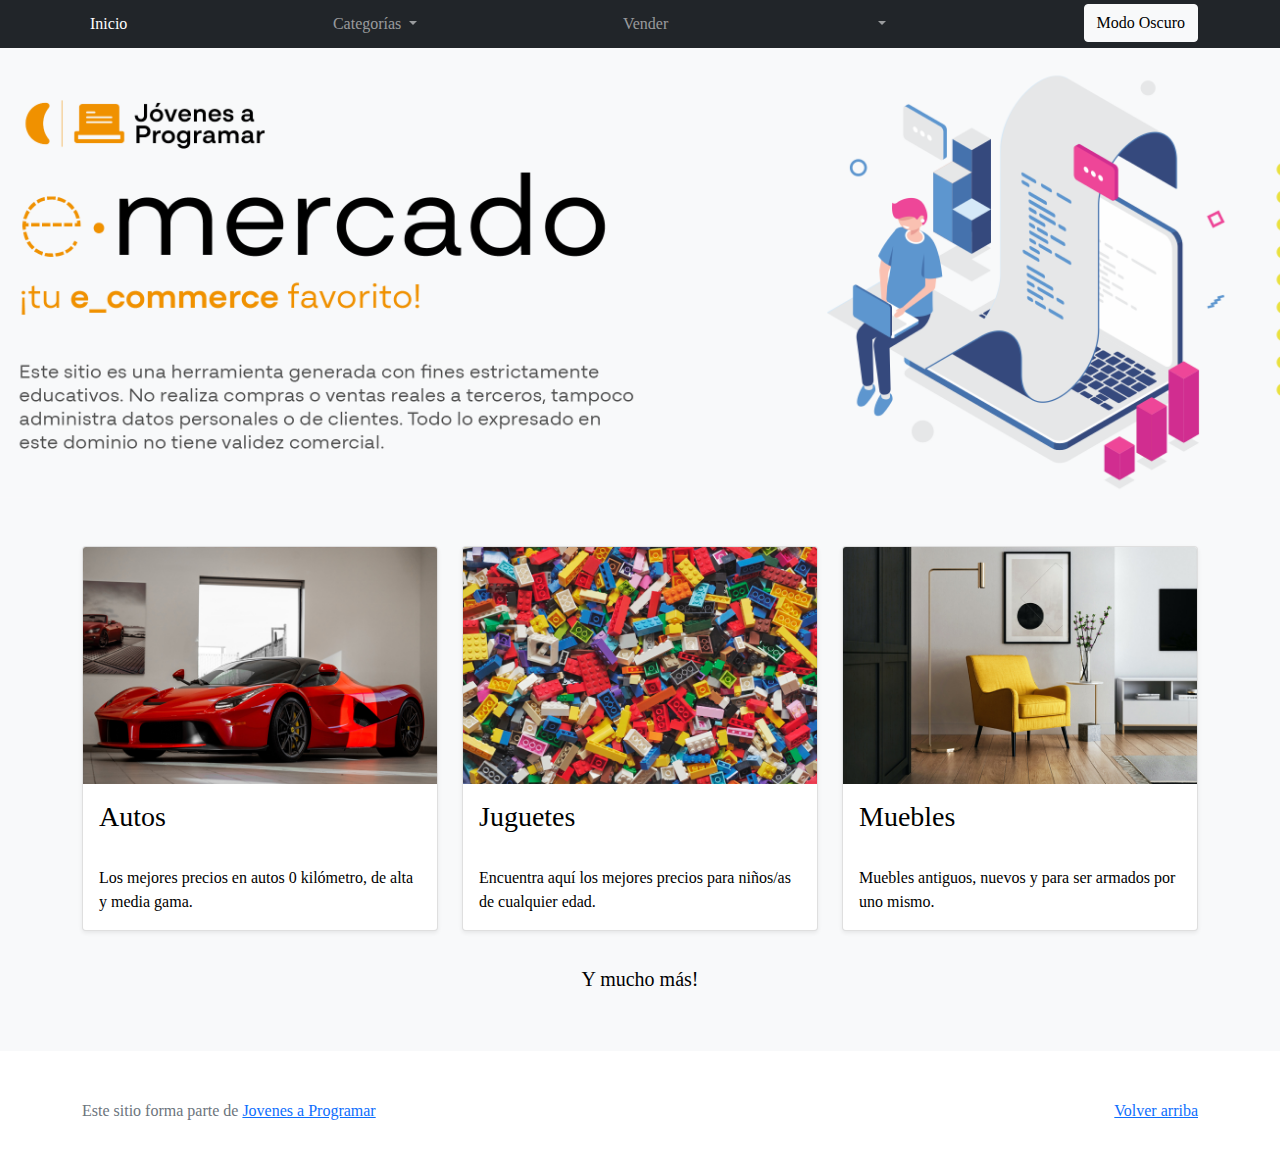
==== index.html @ 54f38e0c "modo oscuro generla icinis sol y luna" ====
<!DOCTYPE html>
<html lang="es">

<head>
  <meta http-equiv="Content-Type" content="text/html; charset=UTF-8">
  <meta name="viewport" content="width=device-width, initial-scale=1, shrink-to-fit=no">
  <title class="title">eMercado - Todo lo que busques está aquí</title>

  <link href="https://fonts.googleapis.com/css?family=Raleway:300,300i,400,400i,700,700i,900,900i" rel="stylesheet">
  <link href="css/bootstrap.min.css" rel="stylesheet">
  <link href="css/styles.css" rel="stylesheet">
  <link rel="stylesheet" href="https://cdnjs.cloudflare.com/ajax/libs/font-awesome/6.0.0-beta3/css/all.min.css">

</head>

<body class="light-mode">
  <nav class="navbar navbar-expand-lg navbar-dark bg-dark p-1">
    <div class="container">
      <button class="navbar-toggler" type="button" data-bs-toggle="collapse" data-bs-target="#navbarNav"
        aria-controls="navbarNav" aria-expanded="false" aria-label="Toggle navigation">
        <span class="navbar-toggler-icon"></span>
      </button>
      <div class="collapse navbar-collapse" id="navbarNav">
        <ul class="navbar-nav w-100 justify-content-between">
          <li class="nav-item">
            <a class="nav-link active" href="index.html">Inicio</a>
          </li>
          <li class="nav-item dropdown"> 
          <a class="nav-link dropdown-toggle" href="#" id="categoriasDropdown" role="button" data-bs-toggle="dropdown" aria-expanded="false"> Categorías </a> 
          <ul class="dropdown-menu" aria-labelledby="categoriasDropdown"> 
            <li><a class="dropdown-item" href="categories.html">Categorías</a></li> 
            <li><a id="autos" class="dropdown-item" href="products.html">Autos</a></li> 
            <li><a id="juguetes" class="dropdown-item" href="products.html">Juguetes</a></li> 
            <li><a id="muebles" class="dropdown-item" href="products.html">Muebles</a></li> 
            <li><a id="herramientas" class="dropdown-item" href="products.html">Herramientas</a></li> 
            <li><a id="computadoras" class="dropdown-item" href="products.html">Computadoras</a></li> 
            <li><a id="vestimenta" class="dropdown-item" href="products.html">Vestimenta</a></li> 
            <li><a id="electrodomesticos" class="dropdown-item" href="products.html">Electrodomésticos</a></li> 
            <li><a id="deporte" class="dropdown-item" href="products.html">Deporte</a></li> 
            <li><a id="celulares" class="dropdown-item" href="products.html">Celulares</a></li> </ul> </li>
            

          <li class="nav-item">
            <a class="nav-link" href="sell.html">Vender</a>
          </li>
          <li class="nav-item dropdown">
            <a class="nav-link dropdown-toggle" href="my_profile.html" id="user-name" role="button" data-bs-toggle="dropdown" aria-expanded="false"> </a> 
            <ul class="dropdown-menu" aria-labelledby="user-name"> 
              <li><a id="cart" class="dropdown-item" href="cart.html">Mi Carrito</a></li> 
              <li><a id="my-profile" class="dropdown-item" href="my-profile.html">Mi Perfil</a></li> 
              <li><a id="login" class="dropdown-item" href="login.html">Cerrar Sesión</a></li> 
            </ul>
          </li>
          <li>
            <button id="toggle-dark-mode" class="btn btn-light">
              <i id="theme-icon" class="fas fa-moon"></i> Modo Oscuro
            </button>
          </li>          

      </div>
    </div>
    
  </nav>
  <main>
    <div class="jumbotron text-center"></div>
    <div class="album py-5 bg-light">
      <div class="container">
        <div class="row">
          <div class="col-md-4">
            <div class="card mb-4 shadow-sm custom-card cursor-active" id="autos">
              <img class="bd-placeholder-img card-img-top logo" src="img/cars_index.jpg"
                alt="Imgagen representativa de la categoría 'Autos'">
              <h3 class="m-3">Autos</h3>
              <div class="card-body">
                <p class="card-text">Los mejores precios en autos 0 kilómetro, de alta y media gama.</p>
              </div>
            </div>
          </div>
          <div class="col-md-4">
            <div class="card mb-4 shadow-sm custom-card cursor-active" id="juguetes">
              <img class="bd-placeholder-img card-img-top" src="img/toys_index.jpg"
                alt="Imgagen representativa de la categoría 'Juguetes'">
              <h3 class="m-3">Juguetes</h3>
              <div class="card-body">
                <p class="card-text">Encuentra aquí los mejores precios para niños/as de cualquier edad.</p>
              </div>
            </div>
          </div>
          <div class="col-md-4">
            <div class="card mb-4 shadow-sm custom-card cursor-active" id="muebles">
              <img class="bd-placeholder-img card-img-top" src="img/furniture_index.jpg"
                alt="Imgagen representativa de la categoría 'Muebles'">
              <h3 class="m-3">Muebles</h3>
              <div class="card-body">
                <p class="card-text">Muebles antiguos, nuevos y para ser armados por uno mismo.</p>
              </div>
            </div>
          </div>
        </div>
        <div class="row">
          <a class="btn btn-light btn-lg btn-block" href="categories.html">Y mucho más!</a>
        </div>
      </div>
    </div>
  </main>
  <footer class="text-muted">
    <div class="container">
      <p class="float-end">
        <a href="#">Volver arriba</a>
      </p>
      <p>Este sitio forma parte de <a href="https://jovenesaprogramar.edu.uy/" target="_blank">Jovenes a Programar</a></p>
    </div>
  </footer>
  <script src="js/bootstrap.bundle.min.js"></script>
  <script src="js/index.js"></script>
  <script src="js/init.js"></script>
  <script>
  const toggleDarkModeButton = document.getElementById('toggle-dark-mode');
  const body = document.body;
  const themeIcon = document.getElementById('theme-icon');

  // Función para cambiar el modo
  function setMode(mode) {
    body.className = mode; // Cambia el modo claro/oscuro
    localStorage.setItem('theme', mode); // Guarda el modo en localStorage
    
    // Cambia el ícono y el texto del botón según el modo
    if (mode === 'dark-mode') {
      themeIcon.classList.remove('fa-moon');
      themeIcon.classList.add('fa-sun'); // Cambia a ícono de sol
      toggleDarkModeButton.textContent = " Modo Claro"; // Cambia el texto
    } else {
      themeIcon.classList.remove('fa-sun');
      themeIcon.classList.add('fa-moon'); // Cambia a ícono de luna
      toggleDarkModeButton.textContent = " Modo Oscuro"; // Cambia el texto
    }
  }

  // Listener para el botón de cambio de modo
  toggleDarkModeButton.addEventListener('click', () => {
    const currentMode = body.classList.contains('light-mode') ? 'dark-mode' : 'light-mode';
    setMode(currentMode); // Cambia el modo cuando se hace clic
  });

  // Verifica si hay un modo guardado en localStorage y lo aplica
  const savedMode = localStorage.getItem('theme') || 'light-mode';
  setMode(savedMode); // Aplica el modo guardado al cargar la página
  </script>
  
</body>

</html>
---- css/styles.css ----
.jumbotron,
.card-body,
.container,
.site-header {
  font-family: 'Verdana', serif !important;
}

.jumbotron .display-4 {
  font-weight: bold;
}

nav a {
  text-decoration: none;
}

.bd-placeholder-img {
  font-size: 1.125rem;
  text-anchor: middle;
  -webkit-user-select: none;
  -moz-user-select: none;
  -ms-user-select: none;
  user-select: none;
}

@media (min-width: 768px) {
  .bd-placeholder-img-lg {
    font-size: 3.5rem;
  }
}

.jumbotron {
  height: 50vh;
  padding: 5em inherit;
  margin-bottom: 0;
  background-color: #53C0FB;
  background: url('../img/cover_back.png');
  background-size: cover;
  background-position: center;
  background-repeat: no-repeat;
  color: black;
  font-weight: bold;
}

@media (min-width: 768px) {
  .jumbotron {
    padding-top: 6rem;
    padding-bottom: 6rem;
  }
}

.jumbotron p:last-child {
  margin-bottom: 0;
}

.jumbotron-heading {
  font-weight: 300;
}

.jumbotron .container {
  max-width: 40rem;
  background-color: rgba(255, 255, 255, 0.5);
  border-radius: 10px;
  text-shadow: 1px 1px 2px grey;
}

.jumbotron .lead {
  font-size: 38px;
}

footer {
  padding-top: 3rem;
  padding-bottom: 3rem;
}

footer p {
  margin-bottom: .25rem;
}

.site-header a {
  color: white;
  transition: ease-in-out color .15s;
}

.site-header .dropdown-menu a {
  color: black;
}

.dropzone {
  border: 2px dashed #0087F7;
  border-radius: 5px;
  background: white;
}

.img-fit {
  max-height: 100%;
}

.alert {
  position: fixed;
  top: 80px;
  width: 50%;
  left: 50%;
  transform: translate(-50%, 0);
}

.lds-ring {
  display: inline-block;
  position: relative;
  width: 64px;
  height: 64px;
  top: 50%;
  left: 50%;
}

.cursor-active {
  cursor: pointer;
}

.left {
  float: left;
  padding: 4px;
  background-color: rgba(255, 255, 255, 0.5);
}

.lds-ring div {
  box-sizing: border-box;
  display: block;
  position: absolute;
  width: 51px;
  height: 51px;
  margin: 6px;
  border: 6px solid #fff;
  border-radius: 50%;
  animation: lds-ring 1.2s cubic-bezier(0.5, 0, 0.5, 1) infinite;
  border-color: #fff transparent transparent transparent;
}

.lds-ring div:nth-child(1) {
  animation-delay: -0.45s;
}

.lds-ring div:nth-child(2) {
  animation-delay: -0.3s;
}

.lds-ring div:nth-child(3) {
  animation-delay: -0.15s;
}

@keyframes lds-ring {
  0% {
    transform: rotate(0deg);
  }

  100% {
    transform: rotate(360deg);
  }
}

.signin {
  width: 100%;
  max-width: 330px;
  padding: 15px;
  margin: auto;
}

#spinner-wrapper {
  position: fixed;
  background-color: rgba(0, 0, 0, 0.5);
  width: 100%;
  height: 100%;
  top: 0;
  left: 0;
  z-index: 1021;
  display: none;
}

main {
  min-height: calc(100vh - 210px);
}

a.custom-card,
a.custom-card:hover {
  color: inherit;
  text-decoration: inherit;
}

.checked {
  color: orange;
}


  .dropdown-menu {
    background-color: #212529;
  }
  .dropdown-item{
    color: white;
  }


  

  /* Estilos generales del modo oscuro */
  body.light-mode {
    background-color: white;
    color: black;
}

body.dark-mode {
    background-color: #121212;
    color: white;
}

.dark-mode .navbar {
    background-color: #333;
}

.dark-mode .card {
    background-color: #444;
    color: white;
}

.dark-mode .btn-light {
    background-color: #444;
    color: white;
}

.dark-mode footer {
    background-color: #222;
    color: #ccc;
}

.dark-mode .text-muted {
    color: #aaa;
}

/* Otras reglas que ya tienes */



  /*
  .bd-placeholder-img {
    font-size: 1.125rem;
    text-anchor: middle;
    -webkit-user-select: none;
    -moz-user-select: none;
    -ms-user-select: none;
    user-select: none;
  }

  @media (min-width: 768px) {
    .bd-placeholder-img-lg {
      font-size: 3.5rem;
    }
  }
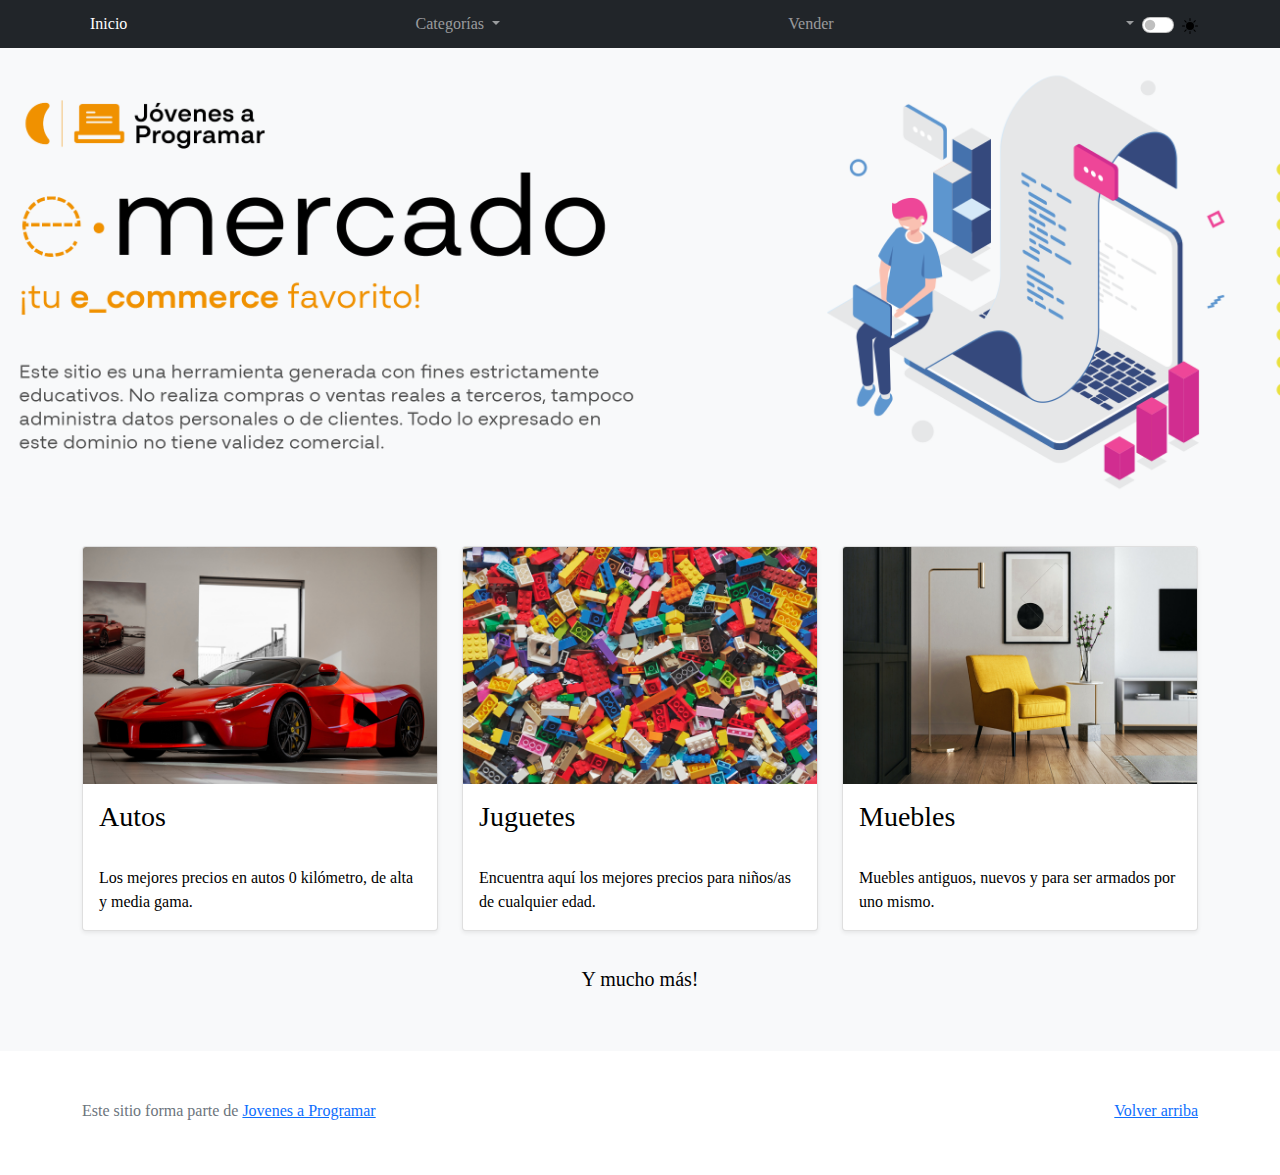
==== commit b5b32b63: "Merge pull request #84 from romipe24/Romina" ====
--- a/index.html
+++ b/index.html
@@ -10,11 +10,12 @@
   <link href="css/bootstrap.min.css" rel="stylesheet">
   <link href="css/styles.css" rel="stylesheet">
   <link rel="stylesheet" href="https://cdnjs.cloudflare.com/ajax/libs/font-awesome/6.0.0-beta3/css/all.min.css">
+  <link href="css/theme.css" rel="stylesheet">
 
 </head>
 
 <body class="light-mode">
-  <nav class="navbar navbar-expand-lg navbar-dark bg-dark p-1">
+ <nav class="navbar navbar-expand-lg navbar-dark bg-dark p-1">
     <div class="container">
       <button class="navbar-toggler" type="button" data-bs-toggle="collapse" data-bs-target="#navbarNav"
         aria-controls="navbarNav" aria-expanded="false" aria-label="Toggle navigation">
@@ -26,20 +27,20 @@
             <a class="nav-link active" href="index.html">Inicio</a>
           </li>
           <li class="nav-item dropdown"> 
-          <a class="nav-link dropdown-toggle" href="#" id="categoriasDropdown" role="button" data-bs-toggle="dropdown" aria-expanded="false"> Categorías </a> 
-          <ul class="dropdown-menu" aria-labelledby="categoriasDropdown"> 
-            <li><a class="dropdown-item" href="categories.html">Categorías</a></li> 
-            <li><a id="autos" class="dropdown-item" href="products.html">Autos</a></li> 
-            <li><a id="juguetes" class="dropdown-item" href="products.html">Juguetes</a></li> 
-            <li><a id="muebles" class="dropdown-item" href="products.html">Muebles</a></li> 
-            <li><a id="herramientas" class="dropdown-item" href="products.html">Herramientas</a></li> 
-            <li><a id="computadoras" class="dropdown-item" href="products.html">Computadoras</a></li> 
-            <li><a id="vestimenta" class="dropdown-item" href="products.html">Vestimenta</a></li> 
-            <li><a id="electrodomesticos" class="dropdown-item" href="products.html">Electrodomésticos</a></li> 
-            <li><a id="deporte" class="dropdown-item" href="products.html">Deporte</a></li> 
-            <li><a id="celulares" class="dropdown-item" href="products.html">Celulares</a></li> </ul> </li>
-            
-
+            <a class="nav-link dropdown-toggle" href="#" id="categoriasDropdown" role="button" data-bs-toggle="dropdown" aria-expanded="false"> Categorías </a> 
+            <ul class="dropdown-menu" aria-labelledby="categoriasDropdown"> 
+              <li><a class="dropdown-item" href="categories.html">Categorías</a></li> 
+              <li><a id="autos" class="dropdown-item" href="products.html">Autos</a></li> 
+              <li><a id="juguetes" class="dropdown-item" href="products.html">Juguetes</a></li> 
+              <li><a id="muebles" class="dropdown-item" href="products.html">Muebles</a></li> 
+              <li><a id="herramientas" class="dropdown-item" href="products.html">Herramientas</a></li> 
+              <li><a id="computadoras" class="dropdown-item" href="products.html">Computadoras</a></li> 
+              <li><a id="vestimenta" class="dropdown-item" href="products.html">Vestimenta</a></li> 
+              <li><a id="electrodomesticos" class="dropdown-item" href="products.html">Electrodomésticos</a></li> 
+              <li><a id="deporte" class="dropdown-item" href="products.html">Deporte</a></li> 
+              <li><a id="celulares" class="dropdown-item" href="products.html">Celulares</a></li> 
+            </ul> 
+          </li>
           <li class="nav-item">
             <a class="nav-link" href="sell.html">Vender</a>
           </li>
@@ -51,15 +52,20 @@
               <li><a id="login" class="dropdown-item" href="login.html">Cerrar Sesión</a></li> 
             </ul>
           </li>
-          <li>
-            <button id="toggle-dark-mode" class="btn btn-light">
-              <i id="theme-icon" class="fas fa-moon"></i> Modo Oscuro
-            </button>
-          </li>          
-
+        </ul>
+        <div class="form-check form-switch pt-1" title="Cambiar tema">
+          <input class="form-check-input" type="checkbox" role="switch" id="toggle-dark-mode">
+          <label class="form-check-label" for="toggle-dark-mode">
+            <span id="theme-icon">
+              <!-- Icono inicial del tema -->
+              <svg xmlns="http://www.w3.org/2000/svg" width="16" height="16" fill="currentColor" class="bi bi-sun-fill" viewBox="0 0 16 16">
+                <path d="M8 12a4 4 0 1 0 0-8 4 4 0 0 0 0 8zM8 0a.5.5 0 0 1 .5.5v2a.5.5 0 0 1-1 0v-2A.5.5 0 0 1 8 0zm0 13a.5.5 0 0 1 .5.5v2a.5.5 0 0 1-1 0v-2A.5.5 0 0 1 8 13zm8-5a.5.5 0 0 1-.5.5h-2a.5.5 0 0 1 0-1h2a.5.5 0 0 1 .5.5zM3 8a.5.5 0 0 1-.5.5h-2a.5.5 0 0 1 0-1h2A.5.5 0 0 1 3 8zm10.657-5.657a.5.5 0 0 1 0 .707l-1.414 1.415a.5.5 0 1 1-.707-.708l1.414-1.414a.5.5 0 0 1 .707 0zm-9.193 9.193a.5.5 0 0 1 0 .707L3.05 13.657a.5.5 0 0 1-.707-.707l1.414-1.414a.5.5 0 0 1 .707 0zm9.193 2.121a.5.5 0 0 1-.707 0l-1.414-1.414a.5.5 0 0 1 .707-.707l1.414 1.414a.5.5 0 0 1 0 .707zM4.464 4.465a.5.5 0 0 1-.707 0L2.343 3.05a.5.5 0 1 1 .707-.707l1.414 1.414a.5.5 0 0 1 0 .708z"/>
+              </svg>
+            </span>
+          </label>
+        </div>
       </div>
     </div>
-    
   </nav>
   <main>
     <div class="jumbotron text-center"></div>
@@ -67,35 +73,34 @@
       <div class="container">
         <div class="row">
           <div class="col-md-4">
-            <div class="card mb-4 shadow-sm custom-card cursor-active" id="autos">
-              <img class="bd-placeholder-img card-img-top logo" src="img/cars_index.jpg"
-                alt="Imgagen representativa de la categoría 'Autos'">
-              <h3 class="m-3">Autos</h3>
-              <div class="card-body">
-                <p class="card-text">Los mejores precios en autos 0 kilómetro, de alta y media gama.</p>
-              </div>
+            <div class="card mb-4 shadow-sm custom-card cursor-active" id="autos" data-cat-id="101">
+                <img class="bd-placeholder-img card-img-top logo" src="img/cars_index.jpg" alt="Imgagen representativa de la categoría 'Autos'">
+                <h3 class="m-3">Autos</h3>
+                <div class="card-body">
+                    <p class="card-text">Los mejores precios en autos 0 kilómetro, de alta y media gama.</p>
+                </div>
             </div>
-          </div>
-          <div class="col-md-4">
-            <div class="card mb-4 shadow-sm custom-card cursor-active" id="juguetes">
-              <img class="bd-placeholder-img card-img-top" src="img/toys_index.jpg"
-                alt="Imgagen representativa de la categoría 'Juguetes'">
-              <h3 class="m-3">Juguetes</h3>
-              <div class="card-body">
-                <p class="card-text">Encuentra aquí los mejores precios para niños/as de cualquier edad.</p>
-              </div>
+        </div>
+        
+        <div class="col-md-4">
+            <div class="card mb-4 shadow-sm custom-card cursor-active" id="juguetes" data-cat-id="102">
+                <img class="bd-placeholder-img card-img-top" src="img/toys_index.jpg" alt="Imgagen representativa de la categoría 'Juguetes'">
+                <h3 class="m-3">Juguetes</h3>
+                <div class="card-body">
+                    <p class="card-text">Encuentra aquí los mejores precios para niños/as de cualquier edad.</p>
+                </div>
             </div>
-          </div>
-          <div class="col-md-4">
-            <div class="card mb-4 shadow-sm custom-card cursor-active" id="muebles">
-              <img class="bd-placeholder-img card-img-top" src="img/furniture_index.jpg"
-                alt="Imgagen representativa de la categoría 'Muebles'">
-              <h3 class="m-3">Muebles</h3>
-              <div class="card-body">
-                <p class="card-text">Muebles antiguos, nuevos y para ser armados por uno mismo.</p>
-              </div>
+        </div>
+        
+        <div class="col-md-4">
+            <div class="card mb-4 shadow-sm custom-card cursor-active" id="muebles" data-cat-id="103">
+                <img class="bd-placeholder-img card-img-top" src="img/furniture_index.jpg" alt="Imgagen representativa de la categoría 'Muebles'">
+                <h3 class="m-3">Muebles</h3>
+                <div class="card-body">
+                    <p class="card-text">Muebles antiguos, nuevos y para ser armados por uno mismo.</p>
+                </div>
             </div>
-          </div>
+        </div>
         </div>
         <div class="row">
           <a class="btn btn-light btn-lg btn-block" href="categories.html">Y mucho más!</a>
@@ -114,39 +119,8 @@
   <script src="js/bootstrap.bundle.min.js"></script>
   <script src="js/index.js"></script>
   <script src="js/init.js"></script>
-  <script>
-  const toggleDarkModeButton = document.getElementById('toggle-dark-mode');
-  const body = document.body;
-  const themeIcon = document.getElementById('theme-icon');
-
-  // Función para cambiar el modo
-  function setMode(mode) {
-    body.className = mode; // Cambia el modo claro/oscuro
-    localStorage.setItem('theme', mode); // Guarda el modo en localStorage
-    
-    // Cambia el ícono y el texto del botón según el modo
-    if (mode === 'dark-mode') {
-      themeIcon.classList.remove('fa-moon');
-      themeIcon.classList.add('fa-sun'); // Cambia a ícono de sol
-      toggleDarkModeButton.textContent = " Modo Claro"; // Cambia el texto
-    } else {
-      themeIcon.classList.remove('fa-sun');
-      themeIcon.classList.add('fa-moon'); // Cambia a ícono de luna
-      toggleDarkModeButton.textContent = " Modo Oscuro"; // Cambia el texto
-    }
-  }
-
-  // Listener para el botón de cambio de modo
-  toggleDarkModeButton.addEventListener('click', () => {
-    const currentMode = body.classList.contains('light-mode') ? 'dark-mode' : 'light-mode';
-    setMode(currentMode); // Cambia el modo cuando se hace clic
-  });
-
-  // Verifica si hay un modo guardado en localStorage y lo aplica
-  const savedMode = localStorage.getItem('theme') || 'light-mode';
-  setMode(savedMode); // Aplica el modo guardado al cargar la página
-  </script>
+  <script src="js/theme.js"></script>
   
 </body>
 
-</html>+</html>
--- a/css/styles.css
+++ b/css/styles.css
@@ -200,39 +200,9 @@
 
   
 
-  /* Estilos generales del modo oscuro */
-  body.light-mode {
-    background-color: white;
-    color: black;
-}
-
-body.dark-mode {
-    background-color: #121212;
-    color: white;
-}
-
-.dark-mode .navbar {
-    background-color: #333;
-}
-
-.dark-mode .card {
-    background-color: #444;
-    color: white;
-}
-
-.dark-mode .btn-light {
-    background-color: #444;
-    color: white;
-}
-
-.dark-mode footer {
-    background-color: #222;
-    color: #ccc;
-}
-
-.dark-mode .text-muted {
-    color: #aaa;
-}
+
+
+
 
 /* Otras reglas que ya tienes */
 
--- a/css/theme.css
+++ b/css/theme.css
@@ -0,0 +1,54 @@
+/* modo oscuro */
+/* 
+  body.dark-theme {
+    background-color: #242629;
+    color: #ffffff;
+  }
+  
+  .dark-theme .navbar {
+    background-color: #16161a;
+  }
+  
+  .dark-theme .card {
+    background-color: #333;
+    color: #fff;
+  }
+  
+  .dark-theme .btn {
+    background-color: #7f5af0;
+    color: #fff;
+  } */
+
+  body.dark-theme {
+    background-color: #121212;
+    color: white;
+}
+
+.dark-theme .navbar {
+    background-color: #333;
+}
+
+.dark-theme .card {
+    background-color: #444;
+    color: white;
+}
+
+.dark-theme .btn-light {
+    background-color: #444;
+    color: white;
+}
+
+.dark-theme footer {
+    background-color: #222;
+    color: #ccc;
+}
+
+.dark-theme .text-muted {
+    color: #aaa;
+}
+
+  /* Estilos generales del modo oscuro */
+  body.light-mode {
+    background-color: white;
+    color: black;
+}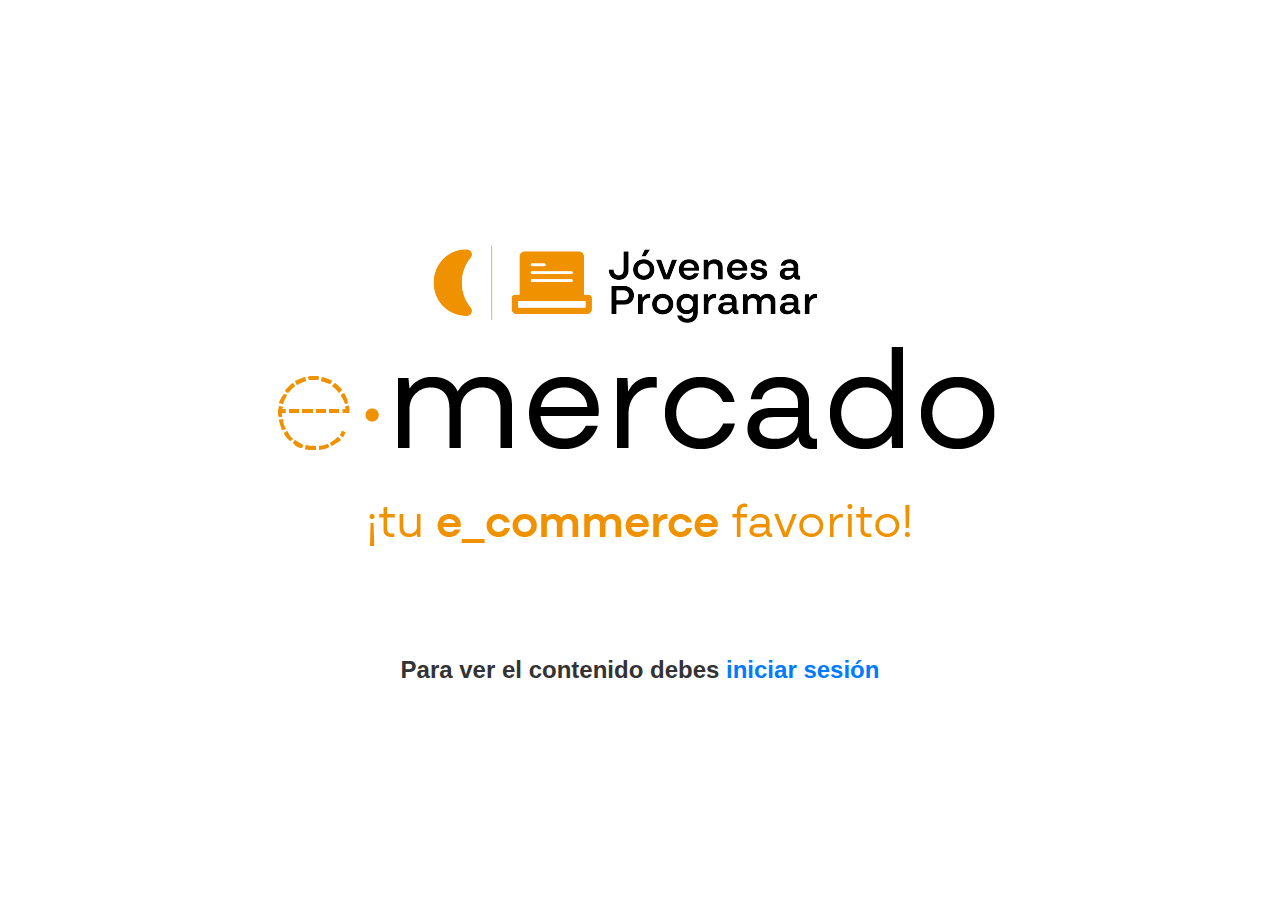
==== commit cea1b12a: "Merge branch 'main' into Romina" ====
--- a/index.html
+++ b/index.html
@@ -58,7 +58,7 @@
           <label class="form-check-label" for="toggle-dark-mode">
             <span id="theme-icon">
               <!-- Icono inicial del tema -->
-              <svg xmlns="http://www.w3.org/2000/svg" width="16" height="16" fill="currentColor" class="bi bi-sun-fill" viewBox="0 0 16 16">
+              <svg xmlns="http://www.w3.org/2000/svg" width="16" height="16" fill="#FFFFFF" class="bi bi-sun-fill" viewBox="0 0 16 16">
                 <path d="M8 12a4 4 0 1 0 0-8 4 4 0 0 0 0 8zM8 0a.5.5 0 0 1 .5.5v2a.5.5 0 0 1-1 0v-2A.5.5 0 0 1 8 0zm0 13a.5.5 0 0 1 .5.5v2a.5.5 0 0 1-1 0v-2A.5.5 0 0 1 8 13zm8-5a.5.5 0 0 1-.5.5h-2a.5.5 0 0 1 0-1h2a.5.5 0 0 1 .5.5zM3 8a.5.5 0 0 1-.5.5h-2a.5.5 0 0 1 0-1h2A.5.5 0 0 1 3 8zm10.657-5.657a.5.5 0 0 1 0 .707l-1.414 1.415a.5.5 0 1 1-.707-.708l1.414-1.414a.5.5 0 0 1 .707 0zm-9.193 9.193a.5.5 0 0 1 0 .707L3.05 13.657a.5.5 0 0 1-.707-.707l1.414-1.414a.5.5 0 0 1 .707 0zm9.193 2.121a.5.5 0 0 1-.707 0l-1.414-1.414a.5.5 0 0 1 .707-.707l1.414 1.414a.5.5 0 0 1 0 .707zM4.464 4.465a.5.5 0 0 1-.707 0L2.343 3.05a.5.5 0 1 1 .707-.707l1.414 1.414a.5.5 0 0 1 0 .708z"/>
               </svg>
             </span>
--- a/css/theme.css
+++ b/css/theme.css
@@ -1,24 +1,3 @@
-/* modo oscuro */
-/* 
-  body.dark-theme {
-    background-color: #242629;
-    color: #ffffff;
-  }
-  
-  .dark-theme .navbar {
-    background-color: #16161a;
-  }
-  
-  .dark-theme .card {
-    background-color: #333;
-    color: #fff;
-  }
-  
-  .dark-theme .btn {
-    background-color: #7f5af0;
-    color: #fff;
-  } */
-
   body.dark-theme {
     background-color: #121212;
     color: white;
@@ -47,6 +26,7 @@
     color: #aaa;
 }
 
+
   /* Estilos generales del modo oscuro */
   body.light-mode {
     background-color: white;
